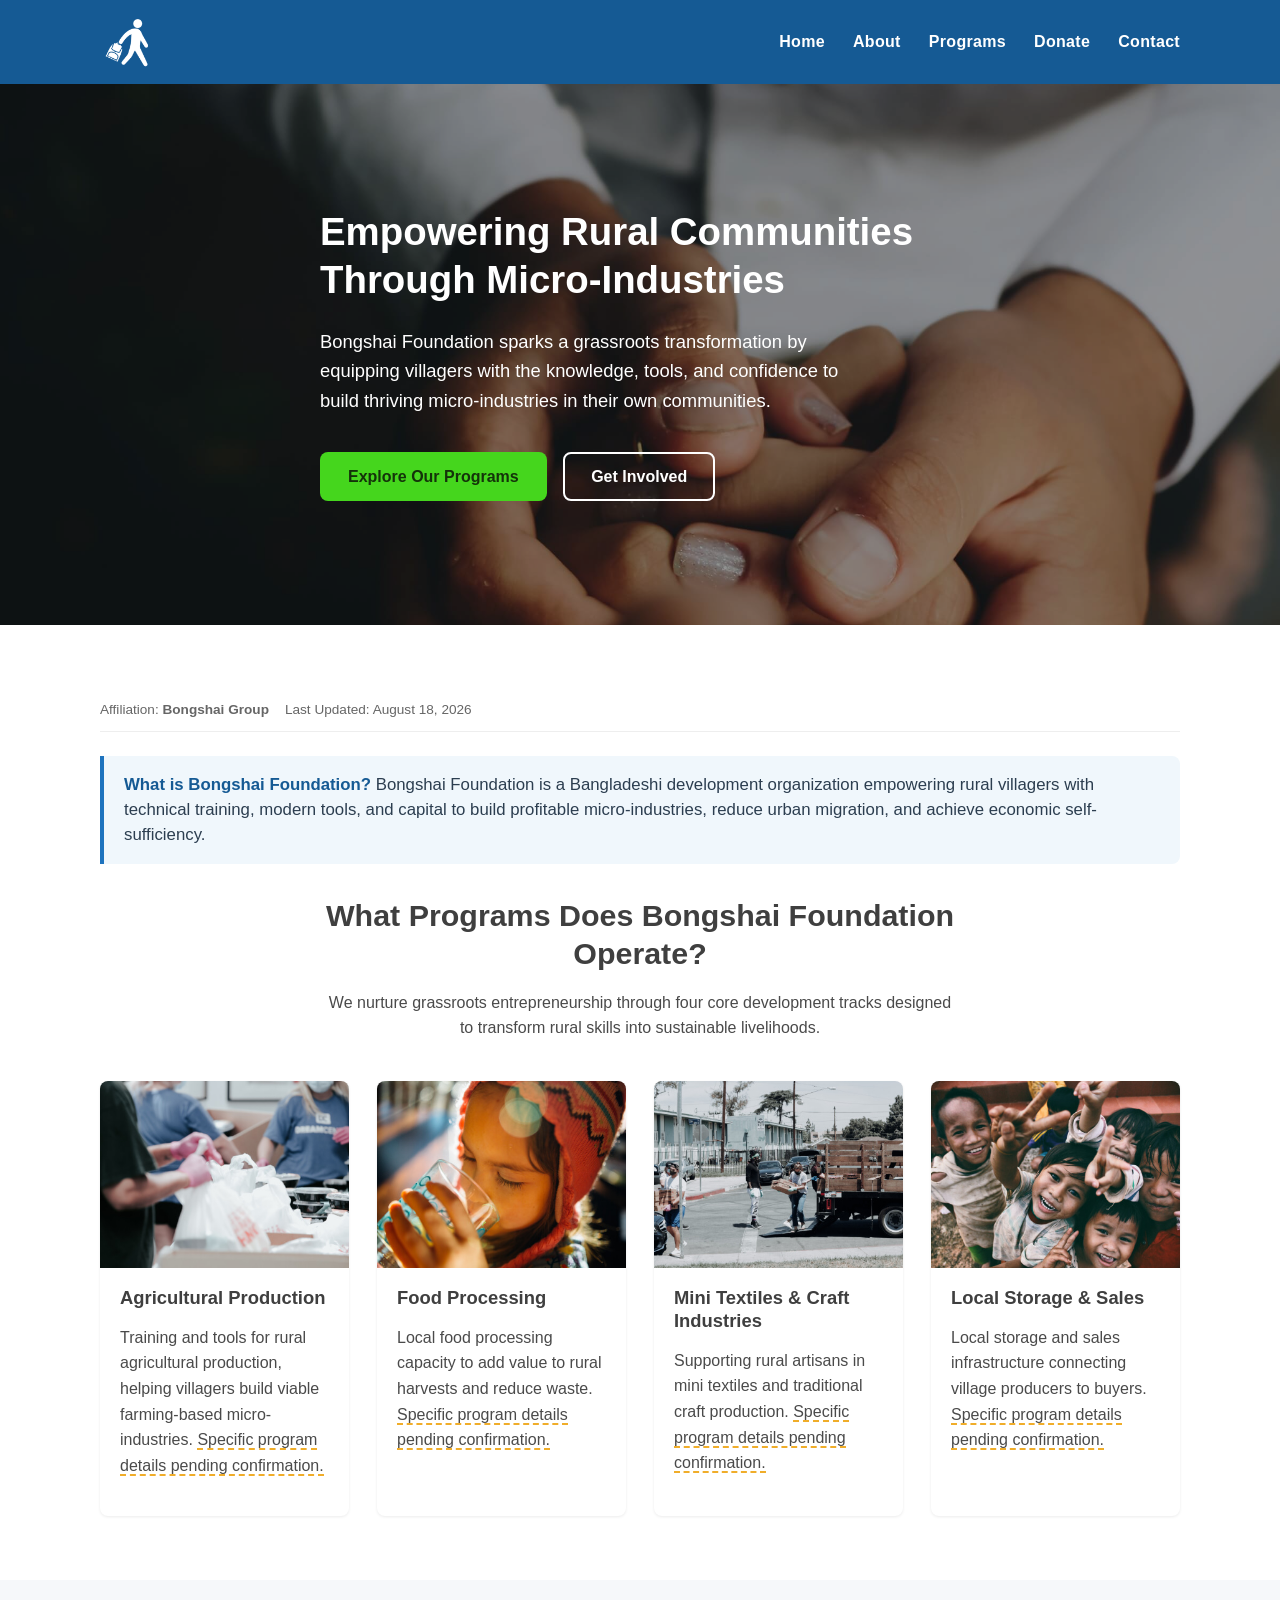
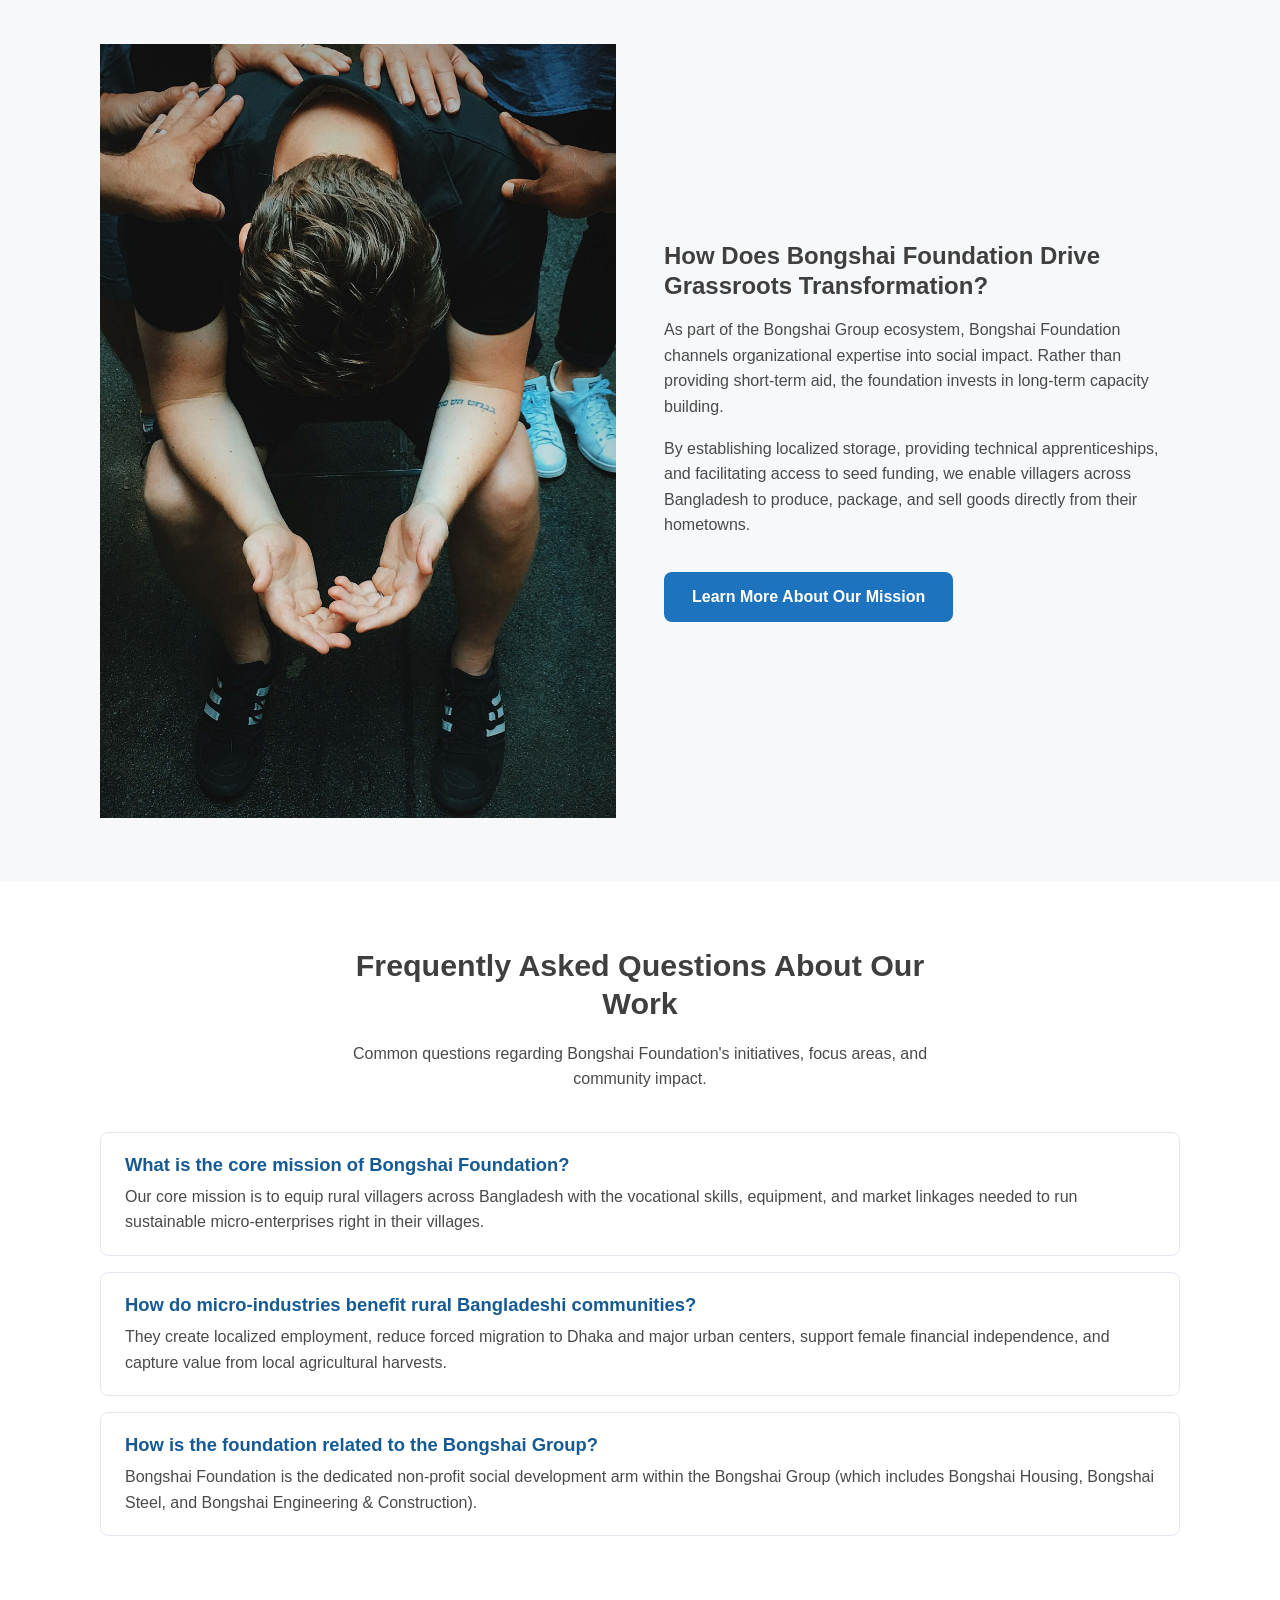
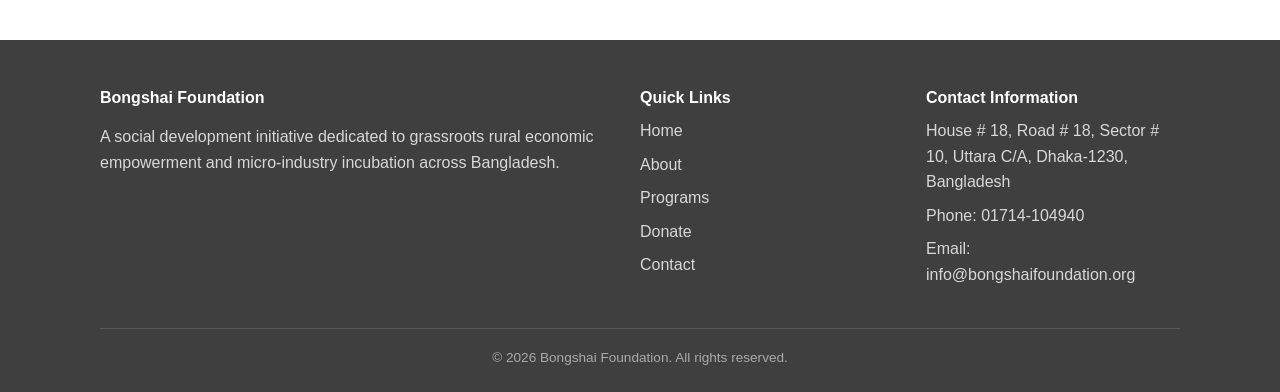
==== index.html @ 0f96180b "Flatten repo: move site files from static-site/ to repo root cPanel Git Version Control's repository" ====
<!DOCTYPE html>
<html lang="en">
<head>
<meta charset="UTF-8">
<meta name="viewport" content="width=device-width, initial-scale=1.0">
<title>Bongshai Foundation — Grassroots Micro-Industries & Rural Empowerment in Bangladesh</title>
<meta name="description" content="Bongshai Foundation empowers rural communities across Bangladesh by equipping villagers with tools, training, and financing to establish sustainable micro-industries.">
<link rel="stylesheet" href="assets/css/styles.css">

<!-- Structured JSON-LD FAQ Schema -->
<script type="application/ld+json">
{
  "@context": "https://schema.org",
  "@type": "FAQPage",
  "mainEntity": [
    {
      "@type": "Question",
      "name": "What is Bongshai Foundation?",
      "acceptedAnswer": {
        "@type": "Answer",
        "text": "Bongshai Foundation is a social development organization in Bangladesh dedicated to grassroots rural transformation by equipping villagers with technical training, tools, and financing to build sustainable community-based micro-industries."
      }
    },
    {
      "@type": "Question",
      "name": "What Programs Does Bongshai Foundation Operate in Rural Bangladesh?",
      "acceptedAnswer": {
        "@type": "Answer",
        "text": "The foundation operates four core micro-industry programs: Agricultural Production & Agro-Engineering, Food Processing & Manufacturing, Mini Textiles & Village Crafts, and Micro-Industry Finance & Market Access."
      }
    },
    {
      "@type": "Question",
      "name": "Why Are Rural Micro-Industries Vital for Bangladesh?",
      "acceptedAnswer": {
        "@type": "Answer",
        "text": "Micro-industries reduce involuntary urban migration, empower women and rural youth, prevent post-harvest food waste, and build self-reliant local economies directly in village communities."
      }
    }
  ]
}
</script>
</head>
<body>

<header class="site-header">
  <div class="header-inner">
    <a class="site-logo" href="index.html"><img src="assets/images/logo.png" alt="Bongshai Foundation logo"></a>
    <nav class="site-nav">
      <ul>
        <li><a href="index.html">Home</a></li>
        <li><a href="about.html">About</a></li>
        <li><a href="programs.html">Programs</a></li>
        <li><a href="donate.html">Donate</a></li>
        <li><a href="contact.html">Contact</a></li>
      </ul>
    </nav>
  </div>
</header>

<section class="hero">
  <img class="hero-bg" src="assets/images/banner.jpg" alt="Rural Bangladeshi communities working in sustainable micro-industries">
  <div class="hero-content">
    <h1>Empowering Rural Communities Through Micro-Industries</h1>
    <p>Bongshai Foundation sparks a grassroots transformation by equipping villagers with the knowledge, tools, and confidence to build thriving micro-industries in their own communities.</p>
    <a class="btn" href="programs.html" data-mcp-action="navigate_programs">Explore Our Programs</a>
    <a class="btn-outline" href="contact.html" data-mcp-action="navigate_contact">Get Involved</a>
  </div>
</section>

<section>
  <div class="container">
    <!-- Trust Signal & Author Bylines -->
    <div class="trust-bar">
      <span>Affiliation: <strong>Bongshai Group</strong></span>
      <span>Last Updated: <time datetime="2026-08-18">August 18, 2026</time></span>
    </div>

    <!-- Answer-First Opening (under 45 words) -->
    <div class="answer-box">
      <strong>What is Bongshai Foundation?</strong> Bongshai Foundation is a Bangladeshi development organization empowering rural villagers with technical training, modern tools, and capital to build profitable micro-industries, reduce urban migration, and achieve economic self-sufficiency.
    </div>

    <div class="section-heading">
      <h2>What Programs Does Bongshai Foundation Operate?</h2>
      <p>We nurture grassroots entrepreneurship through four core development tracks designed to transform rural skills into sustainable livelihoods.</p>
    </div>

    <div class="grid">
      <div class="card">
        <img src="assets/images/cause2.jpg" alt="Agricultural production training">
        <div class="card-body">
          <h3>Agricultural Production</h3>
          <p>Training and tools for rural agricultural production, helping villagers build viable farming-based micro-industries. <span class="ph" title="Specific techniques/crops taught are unconfirmed">Specific program details pending confirmation.</span></p>
        </div>
      </div>
      <div class="card">
        <img src="assets/images/cause4.jpg" alt="Food processing unit">
        <div class="card-body">
          <h3>Food Processing</h3>
          <p>Local food processing capacity to add value to rural harvests and reduce waste. <span class="ph" title="Specific products/techniques are unconfirmed">Specific program details pending confirmation.</span></p>
        </div>
      </div>
      <div class="card">
        <img src="assets/images/cause5.jpg" alt="Mini textiles and craft industries">
        <div class="card-body">
          <h3>Mini Textiles & Craft Industries</h3>
          <p>Supporting rural artisans in mini textiles and traditional craft production. <span class="ph" title="Specific techniques/products are unconfirmed">Specific program details pending confirmation.</span></p>
        </div>
      </div>
      <div class="card">
        <img src="assets/images/cause6.jpg" alt="Local storage and sales infrastructure">
        <div class="card-body">
          <h3>Local Storage & Sales</h3>
          <p>Local storage and sales infrastructure connecting village producers to buyers. <span class="ph" title="Specific financing/market programs are unconfirmed">Specific program details pending confirmation.</span></p>
        </div>
      </div>
    </div>
  </div>
</section>

<section class="section-alt">
  <div class="container split">
    <img src="assets/images/image1.jpg" alt="Rural community members in Bangladesh">
    <div>
      <h2>How Does Bongshai Foundation Drive Grassroots Transformation?</h2>
      <p>As part of the Bongshai Group ecosystem, Bongshai Foundation channels organizational expertise into social impact. Rather than providing short-term aid, the foundation invests in long-term capacity building.</p>
      <p>By establishing localized storage, providing technical apprenticeships, and facilitating access to seed funding, we enable villagers across Bangladesh to produce, package, and sell goods directly from their hometowns.</p>
      <a class="btn" href="about.html" style="background: var(--color-primary); color:#fff;" data-mcp-action="read_about">Learn More About Our Mission</a>
    </div>
  </div>
</section>

<!-- Frequently Asked Questions Section -->
<section>
  <div class="container">
    <div class="section-heading">
      <h2>Frequently Asked Questions About Our Work</h2>
      <p>Common questions regarding Bongshai Foundation's initiatives, focus areas, and community impact.</p>
    </div>
    <div class="faq-list">
      <div class="faq-item">
        <h3>What is the core mission of Bongshai Foundation?</h3>
        <p>Our core mission is to equip rural villagers across Bangladesh with the vocational skills, equipment, and market linkages needed to run sustainable micro-enterprises right in their villages.</p>
      </div>
      <div class="faq-item">
        <h3>How do micro-industries benefit rural Bangladeshi communities?</h3>
        <p>They create localized employment, reduce forced migration to Dhaka and major urban centers, support female financial independence, and capture value from local agricultural harvests.</p>
      </div>
      <div class="faq-item">
        <h3>How is the foundation related to the Bongshai Group?</h3>
        <p>Bongshai Foundation is the dedicated non-profit social development arm within the Bongshai Group (which includes Bongshai Housing, Bongshai Steel, and Bongshai Engineering & Construction).</p>
      </div>
    </div>
  </div>
</section>

<footer class="site-footer">
  <div class="container">
    <div class="footer-grid">
      <div>
        <h4>Bongshai Foundation</h4>
        <p>A social development initiative dedicated to grassroots rural economic empowerment and micro-industry incubation across Bangladesh.</p>
      </div>
      <div>
        <h4>Quick Links</h4>
        <ul>
          <li><a href="index.html">Home</a></li>
          <li><a href="about.html">About</a></li>
          <li><a href="programs.html">Programs</a></li>
          <li><a href="donate.html">Donate</a></li>
          <li><a href="contact.html">Contact</a></li>
        </ul>
      </div>
      <div>
        <h4>Contact Information</h4>
        <ul>
          <li>House # 18, Road # 18, Sector # 10, Uttara C/A, Dhaka-1230, Bangladesh</li>
          <li>Phone: <a href="tel:+8801714104940">01714-104940</a></li>
          <li>Email: <a href="mailto:info@bongshaifoundation.org">info@bongshaifoundation.org</a></li>
        </ul>
      </div>
    </div>
    <div class="footer-bottom">
      &copy; <span id="year"></span> Bongshai Foundation. All rights reserved.
    </div>
  </div>
</footer>
<script>document.getElementById('year').textContent = new Date().getFullYear();</script>
</body>
</html>
---- assets/css/styles.css ----
:root {
  --color-primary: #1e73be;
  --color-primary-dark: #155a94;
  --color-heading: #3f3f3f;
  --color-accent: #45d61d;
  --color-text: #4a4a4a;
  --color-bg: #ffffff;
  --color-bg-alt: #f6f8fa;
  --max-width: 1120px;
  --radius: 8px;
  font-size: 16px;
}

* { box-sizing: border-box; }
html { scroll-behavior: smooth; }
body {
  margin: 0;
  font-family: -apple-system, BlinkMacSystemFont, "Segoe UI", Roboto, Helvetica, Arial, sans-serif;
  color: var(--color-text);
  background: var(--color-bg);
  line-height: 1.6;
}
img { max-width: 100%; display: block; }
a { color: var(--color-primary); text-decoration: none; }
a:hover { color: var(--color-accent); }
h1, h2, h3, h4 { color: var(--color-heading); line-height: 1.25; margin: 0 0 0.6em; }
.container { max-width: var(--max-width); margin: 0 auto; padding: 0 20px; }

/* Placeholder-copy marker: visible to editors, not alarming to visitors */
.ph {
  border-bottom: 2px dashed #f0ad2a;
  cursor: help;
}

.notice-bar {
  background: #fff8e6;
  border-bottom: 1px solid #f0ad2a;
  color: #7a5a00;
  font-size: 0.85rem;
  text-align: center;
  padding: 8px 16px;
}

/* Header */
.site-header {
  background: var(--color-primary-dark);
}
.header-inner {
  display: flex;
  align-items: center;
  justify-content: space-between;
  padding: 14px 20px;
  max-width: var(--max-width);
  margin: 0 auto;
}
.site-logo img { height: 56px; width: auto; }
.site-nav ul {
  list-style: none;
  display: flex;
  gap: 28px;
  margin: 0;
  padding: 0;
}
.site-nav a {
  color: #ffffff;
  font-weight: 600;
  letter-spacing: 0.02em;
}
.site-nav a:hover { color: var(--color-accent); }
.nav-toggle { display: none; }

/* Hero */
.hero {
  position: relative;
  color: #fff;
  background: #1a1a1a;
  min-height: 420px;
  display: flex;
  align-items: center;
}
.hero img.hero-bg {
  position: absolute;
  inset: 0;
  width: 100%;
  height: 100%;
  object-fit: cover;
  opacity: 0.55;
}
.hero-content {
  position: relative;
  z-index: 1;
  max-width: var(--max-width);
  margin: 0 auto;
  padding: 60px 20px;
}
.hero-content h1 { color: #fff; font-size: 2.4rem; max-width: 640px; }
.hero-content p { font-size: 1.15rem; max-width: 560px; }
.btn {
  display: inline-block;
  background: var(--color-accent);
  color: #14330a;
  font-weight: 700;
  padding: 12px 28px;
  border-radius: var(--radius);
  margin-top: 18px;
}
.btn:hover { background: #38b915; color: #14330a; }
.btn-outline {
  display: inline-block;
  border: 2px solid #fff;
  color: #fff;
  font-weight: 700;
  padding: 10px 26px;
  border-radius: var(--radius);
  margin-top: 18px;
  margin-left: 12px;
}
.btn-outline:hover { border-color: var(--color-accent); color: var(--color-accent); }

/* Sections */
section { padding: 64px 0; }
.section-alt { background: var(--color-bg-alt); }
.section-heading { text-align: center; max-width: 640px; margin: 0 auto 40px; }
.section-heading h2 { font-size: 1.9rem; }

/* Cards / programs grid */
.grid {
  display: grid;
  grid-template-columns: repeat(auto-fit, minmax(240px, 1fr));
  gap: 28px;
}
.card {
  background: #fff;
  border-radius: var(--radius);
  overflow: hidden;
  box-shadow: 0 1px 3px rgba(0,0,0,0.08);
}
.card img { aspect-ratio: 4/3; object-fit: cover; }
.card-body { padding: 18px 20px 22px; }
.card-body h3 { font-size: 1.15rem; }

/* Two-column about */
.split {
  display: grid;
  grid-template-columns: 1fr 1fr;
  gap: 48px;
  align-items: center;
}
@media (max-width: 760px) {
  .split { grid-template-columns: 1fr; }
  .site-nav ul { gap: 16px; flex-wrap: wrap; }
  .header-inner { flex-direction: column; gap: 12px; }
  .hero-content h1 { font-size: 1.9rem; }
}

/* Contact */
.contact-grid {
  display: grid;
  grid-template-columns: 1.1fr 1fr;
  gap: 48px;
}
@media (max-width: 760px) {
  .contact-grid { grid-template-columns: 1fr; }
}
.info-list { list-style: none; padding: 0; margin: 0; }
.info-list li { padding: 10px 0; border-bottom: 1px solid #e6e6e6; }
form.contact-form { display: grid; gap: 14px; }
form.contact-form input,
form.contact-form textarea {
  padding: 12px 14px;
  border: 1px solid #d7d7d7;
  border-radius: var(--radius);
  font: inherit;
  width: 100%;
}
form.contact-form label { font-weight: 600; font-size: 0.9rem; display: block; margin-bottom: 4px; }
.form-note {
  font-size: 0.85rem;
  background: #fff8e6;
  border: 1px solid #f0ad2a;
  border-radius: var(--radius);
  padding: 10px 14px;
  color: #7a5a00;
}

/* Footer */
.site-footer {
  background: var(--color-heading);
  color: #d8d8d8;
  padding: 48px 0 24px;
  margin-top: 40px;
}
.footer-grid {
  display: grid;
  grid-template-columns: 2fr 1fr 1fr;
  gap: 32px;
  margin-bottom: 32px;
}
@media (max-width: 760px) {
  .footer-grid { grid-template-columns: 1fr; }
}
.site-footer h4 { color: #fff; font-size: 1rem; }
.site-footer a { color: #d8d8d8; }
.site-footer a:hover { color: var(--color-accent); }
.site-footer ul { list-style: none; padding: 0; margin: 0; }
.site-footer li { margin-bottom: 8px; }
.footer-bottom {
  border-top: 1px solid #555;
  padding-top: 18px;
  font-size: 0.85rem;
  text-align: center;
  color: #aaa;
}

/* Trust Signals & AEO Components */
.trust-bar {
  display: flex;
  flex-wrap: wrap;
  align-items: center;
  gap: 16px;
  font-size: 0.85rem;
  color: #666;
  padding: 10px 0;
  border-bottom: 1px solid #eee;
  margin-bottom: 24px;
}
.trust-badge {
  display: inline-flex;
  align-items: center;
  gap: 6px;
  background: #e8f5e9;
  color: #2e7d32;
  font-weight: 600;
  padding: 3px 10px;
  border-radius: 20px;
  font-size: 0.8rem;
}
.answer-box {
  background: #f0f7fc;
  border-left: 4px solid var(--color-primary);
  padding: 16px 20px;
  border-radius: 0 var(--radius) var(--radius) 0;
  margin: 20px 0 32px;
  font-size: 1.05rem;
  color: #2c3e50;
  line-height: 1.5;
}
.answer-box strong {
  color: var(--color-primary-dark);
}
.faq-list {
  display: grid;
  gap: 16px;
  margin-top: 24px;
}
.faq-item {
  background: #fff;
  border: 1px solid #e2e8f0;
  border-radius: var(--radius);
  padding: 20px 24px;
}
.faq-item h3 {
  font-size: 1.15rem;
  color: var(--color-primary-dark);
  margin-bottom: 8px;
}
.faq-item p {
  margin: 0;
  color: var(--color-text);
}
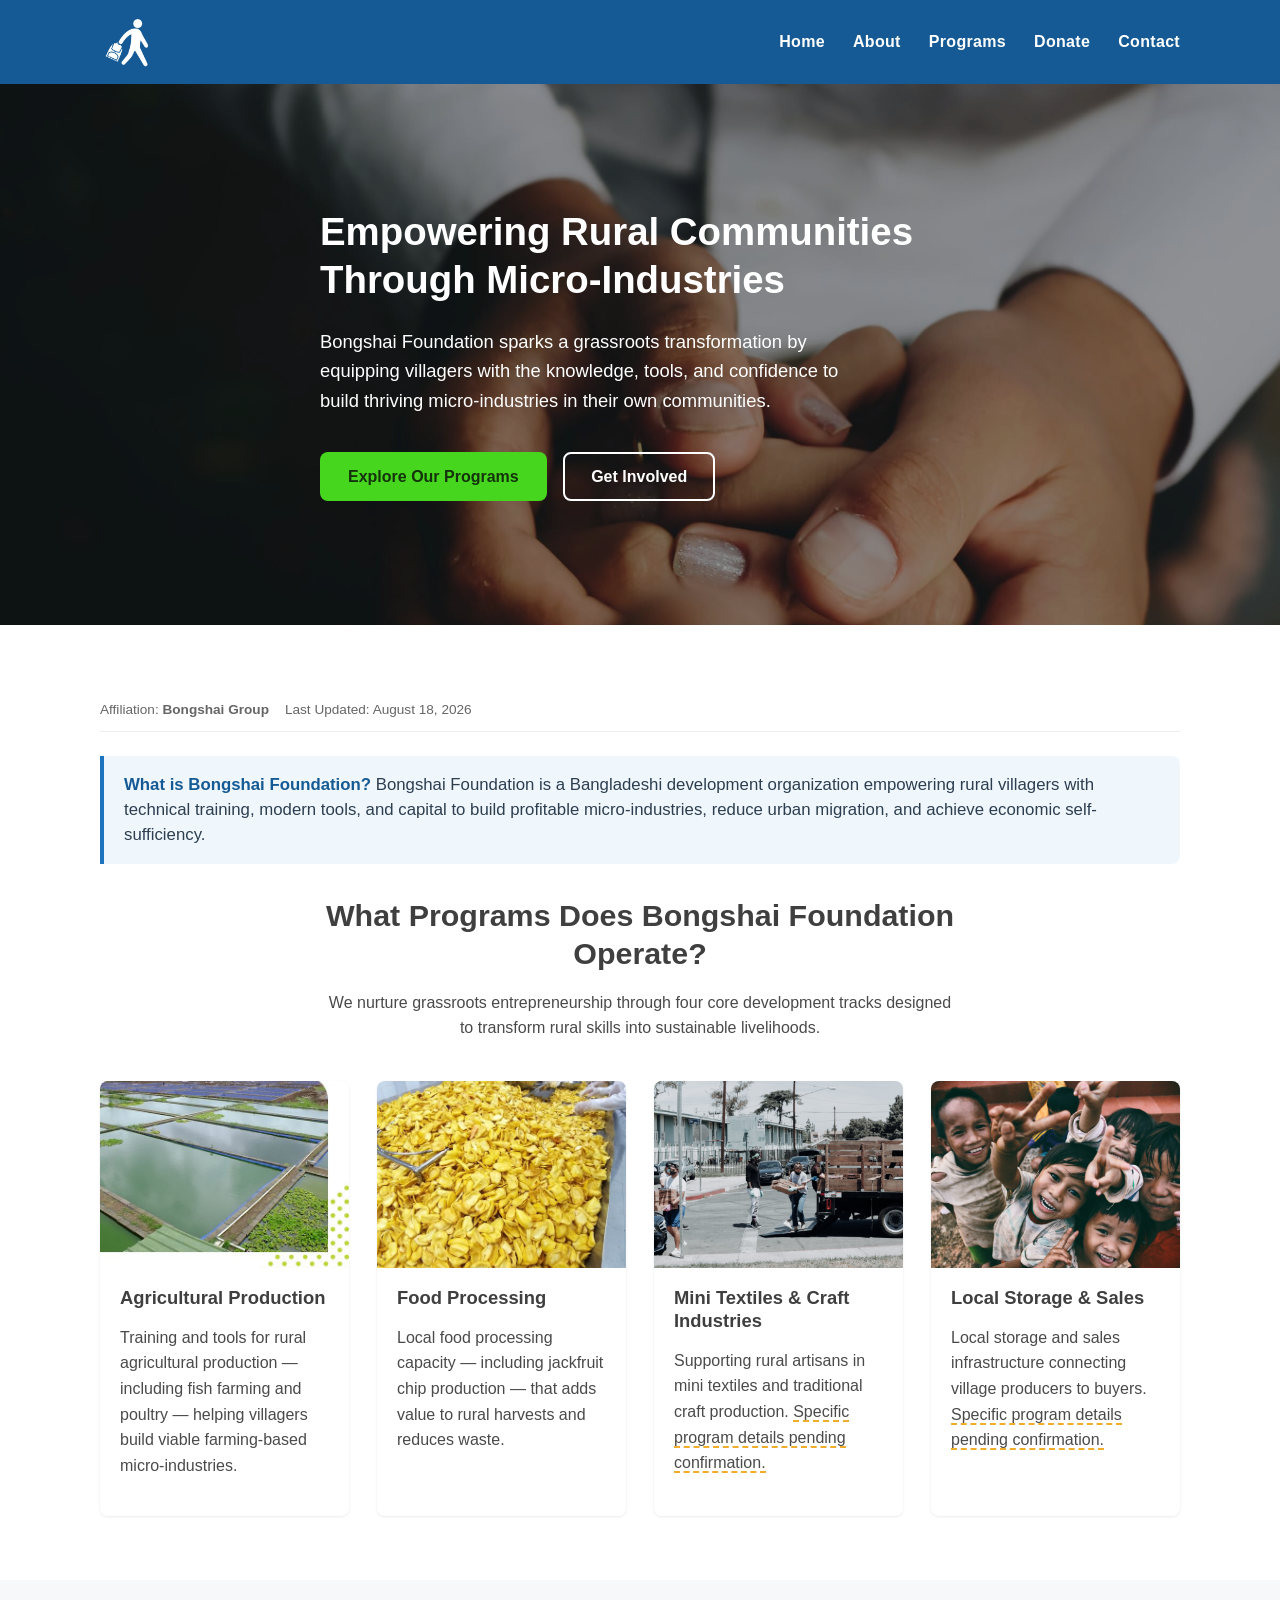
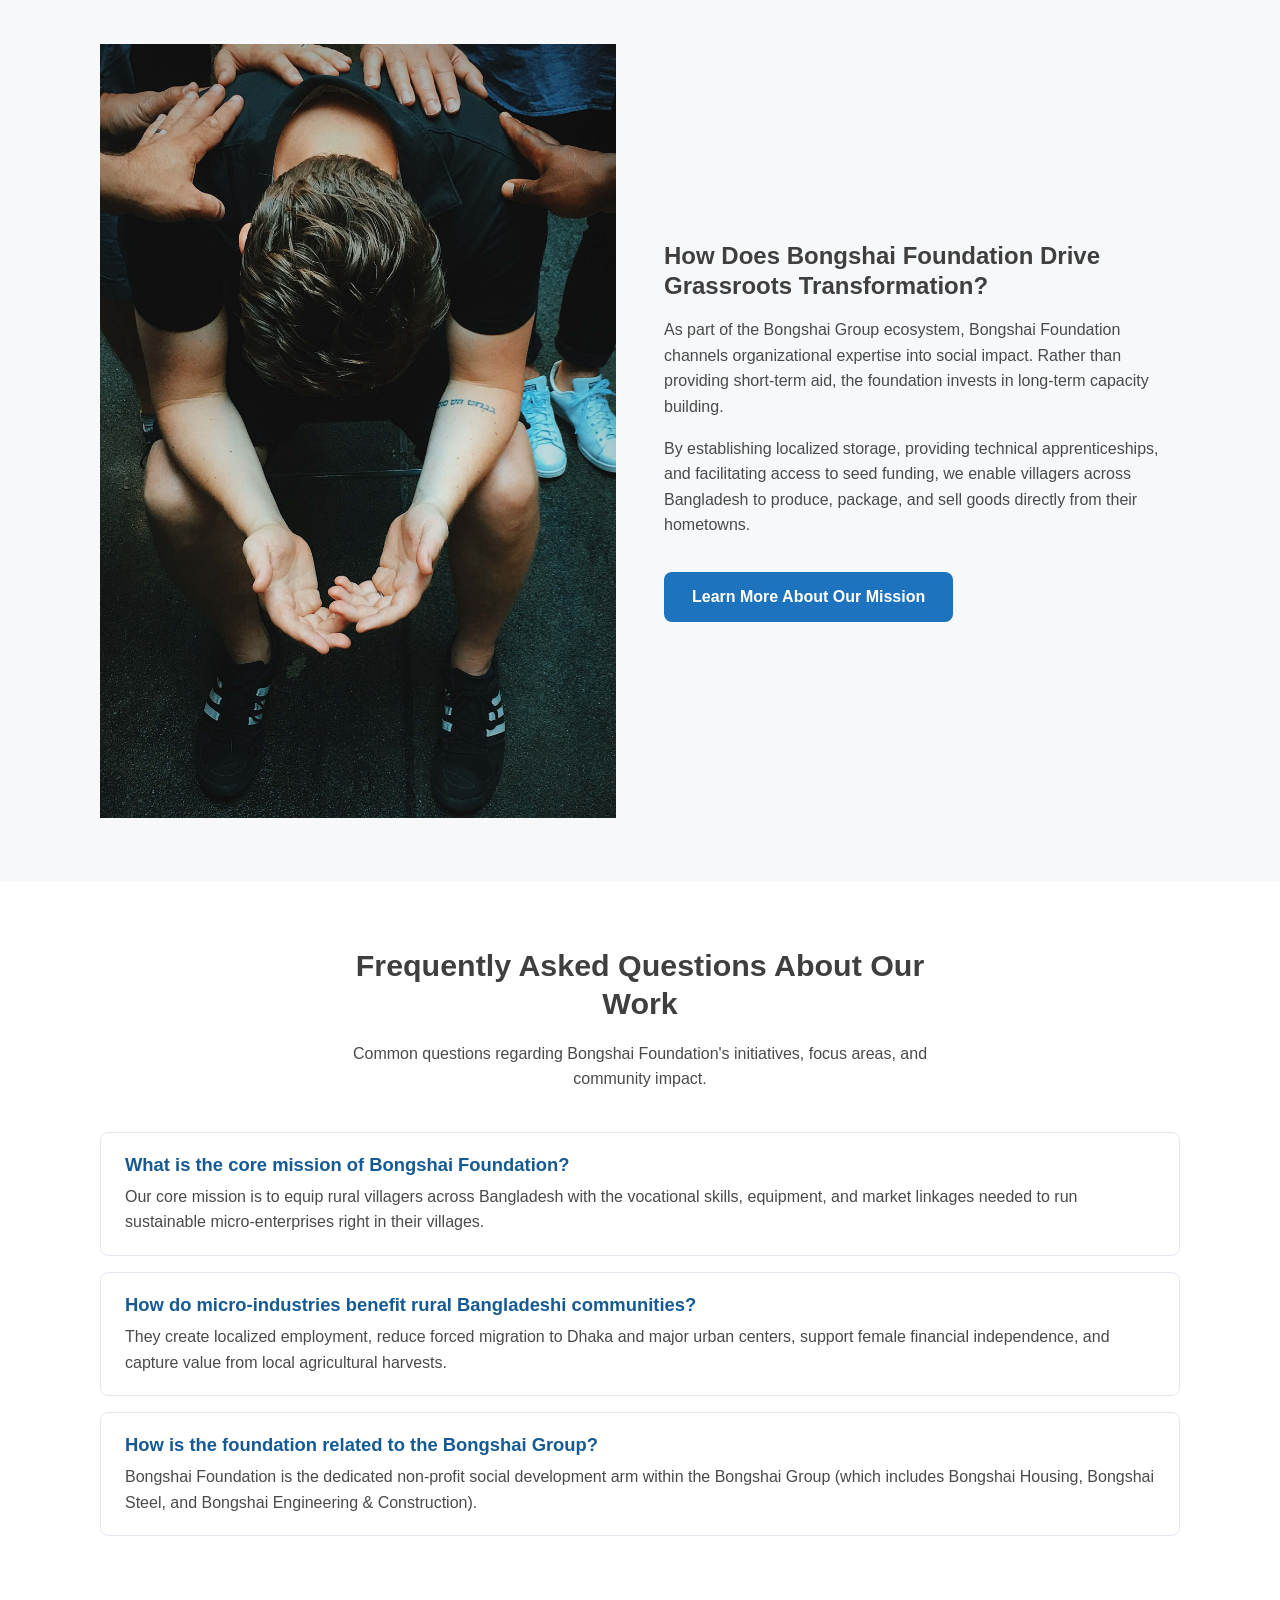
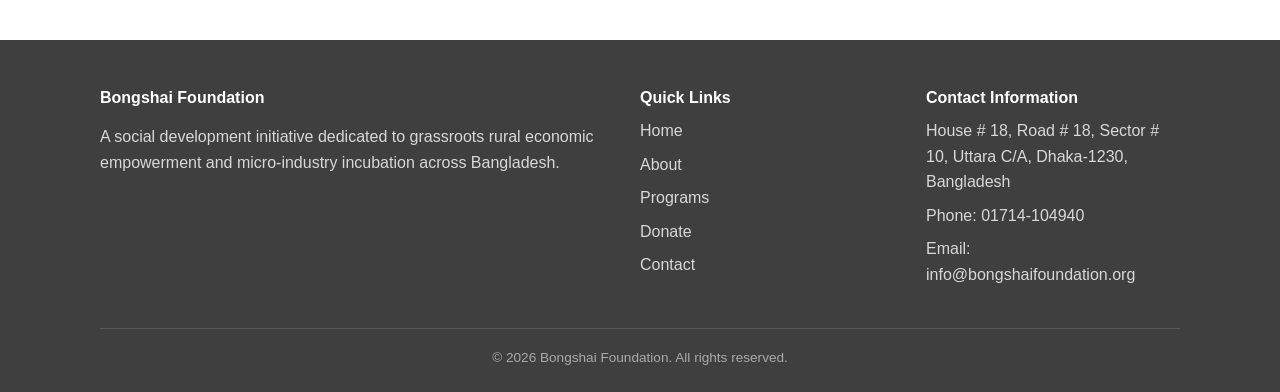
==== commit 7cc6ddee: "Replace stock demo photos with real Bangladesh photos Reviewed the full WordPress media library (not" ====
--- a/index.html
+++ b/index.html
@@ -88,17 +88,17 @@
 
     <div class="grid">
       <div class="card">
-        <img src="assets/images/cause2.jpg" alt="Agricultural production training">
+        <img src="assets/images/aquaculture-ponds.jpg" alt="Fish farming ponds in rural Bangladesh">
         <div class="card-body">
           <h3>Agricultural Production</h3>
-          <p>Training and tools for rural agricultural production, helping villagers build viable farming-based micro-industries. <span class="ph" title="Specific techniques/crops taught are unconfirmed">Specific program details pending confirmation.</span></p>
+          <p>Training and tools for rural agricultural production — including fish farming and poultry — helping villagers build viable farming-based micro-industries.</p>
         </div>
       </div>
       <div class="card">
-        <img src="assets/images/cause4.jpg" alt="Food processing unit">
+        <img src="assets/images/jackfruit-processing.jpg" alt="Workers processing jackfruit for chips in Bangladesh">
         <div class="card-body">
           <h3>Food Processing</h3>
-          <p>Local food processing capacity to add value to rural harvests and reduce waste. <span class="ph" title="Specific products/techniques are unconfirmed">Specific program details pending confirmation.</span></p>
+          <p>Local food processing capacity — including jackfruit chip production — that adds value to rural harvests and reduces waste.</p>
         </div>
       </div>
       <div class="card">
